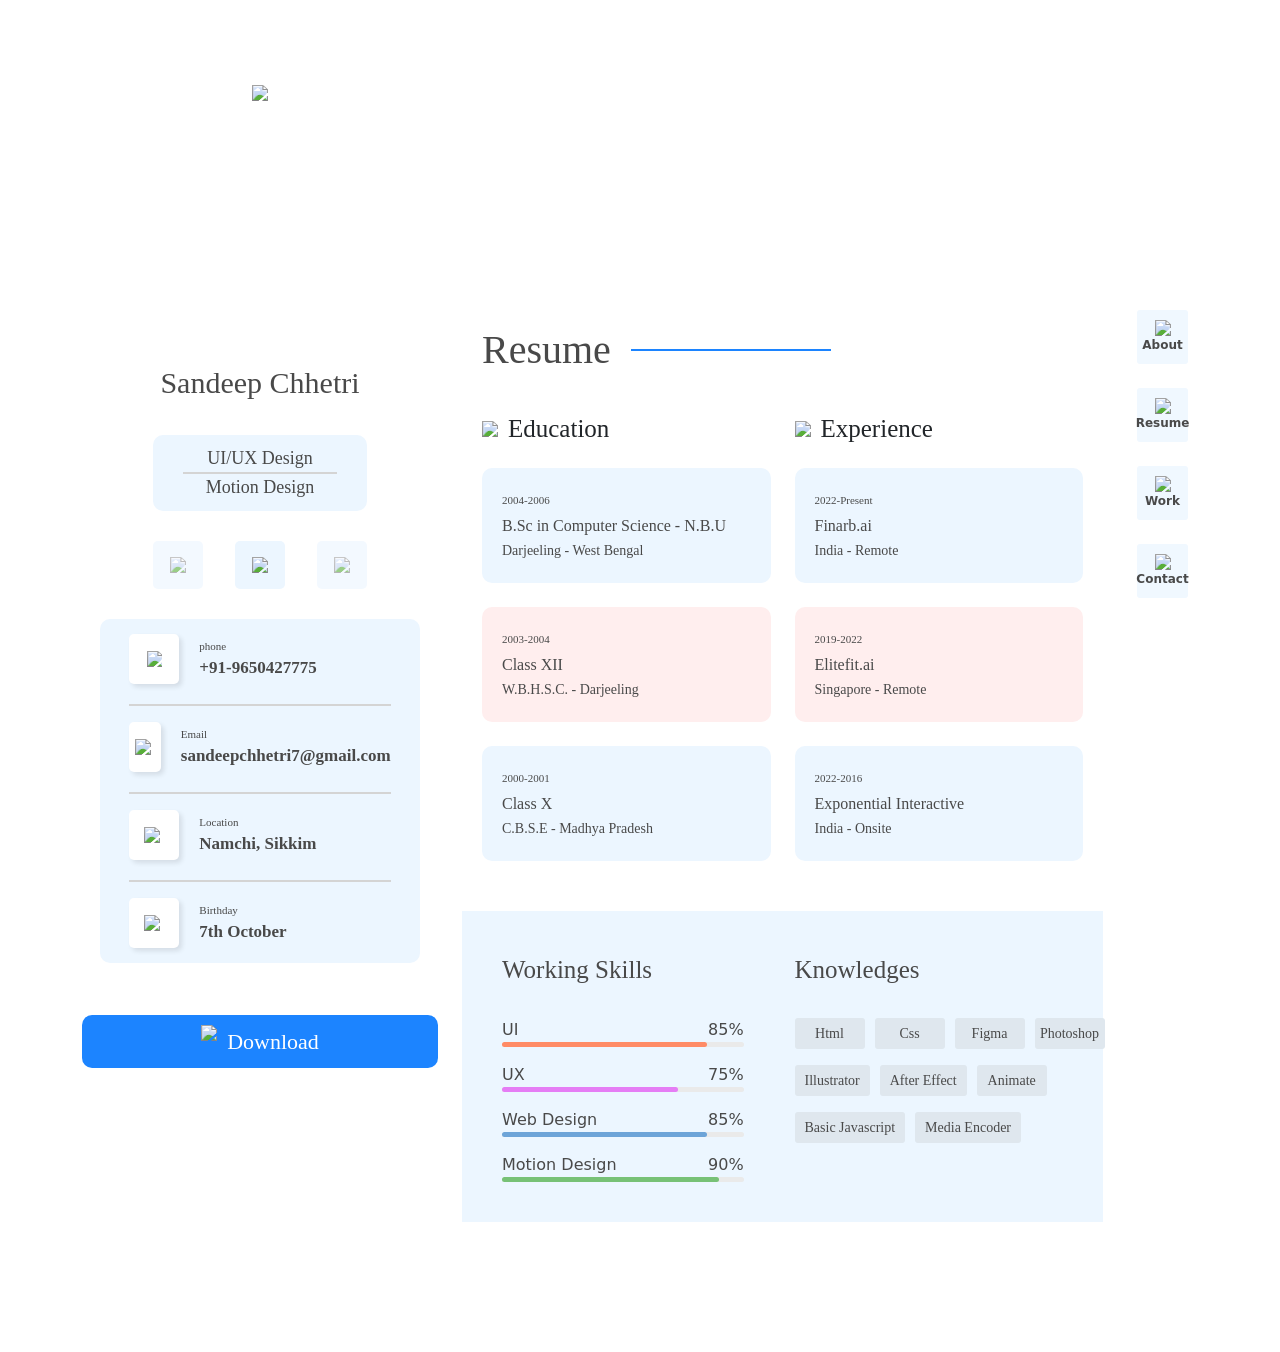
==== resume.html @ e55f190d "Add files via upload" ====
<!DOCTYPE html>
<html lang="en">

<head>
    <title>Sandeep Chhetri</title>
    <meta charset="utf-8">
    <meta name="viewport" content="width=device-width, initial-scale=1">
    <link href="https://cdn.jsdelivr.net/npm/bootstrap@5.3.3/dist/css/bootstrap.min.css" rel="stylesheet">
    <script src="https://cdn.jsdelivr.net/npm/bootstrap@5.3.3/dist/js/bootstrap.bundle.min.js"></script>
    <link rel="icon" href="images/favicon.png" type="image/x-icon">
    <link rel="stylesheet" type="text/css" href="style.css">
    <link rel="stylesheet" type="text/css" href="resume.css">
    <script src="menu.js"></script>
</head>

<body>
    <div class="main">
        <div class="container">
            <div class="row">
                <div class="col-md-4 col-sm-12">
                    <div class="img-candi">
                        <img class="master-img" src=".\images\sandeep.png" />
                    </div>
                    <div class="sidebar-section">
                        <div class="master">Sandeep Chhetri</div>
                        <div class="profile">
                            <div class="profile-one">UI/UX Design</div>
                            <div class="line"></div>
                            <div class="profile-two">Motion Design</div>
                        </div>
                        <div class="social-media">
                            <a class="inactive"><div class="social facebook"><img src=".\images\facebook.svg" /></div></a>
                            <a href="https://www.linkedin.com/in/sandeep-chhetri-973285190/" target="_blank"><div class="social linkedin"><img src=".\images\linkedin.svg" /></div></a>
                            <a class="inactive"> <div class="social twitter"><img src=".\images\twitter.svg" /></div></a>
                        </div>
                        <div class="personal-details">
                            <div class="contact">
                                <div class="cont-icon">
                                    <img class="cont-iocn-det" src=".\images\phone.svg">
                                </div>
                                <div class="per-details">
                                    <div class="per-cat">phone</div>
                                    <div class="main-cat"><b>+91-9650427775</b></div>
                                </div>
                            </div>
                            <div class="line1"></div>
                            <div class="contact mt-3">
                                <div class="cont-icon">
                                    <img class="cont-iocn-det ex-img" src=".\images\email.svg">
                                </div>
                                <div class="per-details">
                                    <div class="per-cat">Email</div>
                                    <div class="main-cat"><b>sandeepchhetri7@gmail.com</b></div>
                                </div>
                            </div>
                            <div class="line1"></div>
                            <div class="contact mt-3">
                                <div class="cont-icon">
                                    <img class="cont-iocn-det ex-img" src=".\images\map.svg">
                                </div>
                                <div class="per-details">
                                    <div class="per-cat">Location</div>
                                    <div class="main-cat"><b>Namchi, Sikkim</b></div>
                                </div>
                            </div>
                            <div class="line1"></div>
                            <div class="contact mt-3">
                                <div class="cont-icon">
                                    <img class="cont-iocn-det ex-img" src=".\images\calendar.svg">
                                </div>
                                <div class="per-details">
                                    <div class="per-cat">Birthday</div>
                                    <div class="main-cat"><b>7th October</b></div>
                                </div>
                            </div>
                        </div>

                    </div>
                    <a href="resume.pdf" download target="_blank" style="text-decoration: none;">
                        <div class="downloadcv">
                            <img src=".\images\download.svg" />
                            <div class="download">Download</div>
                        </div>
                    </a>
                </div>
                <div class="col-md-7 col-sm-12">
                    <div class="resume-section">
                        <div class="resume-inner">
                            <div class="about-title">
                                <div class="about">Resume</div>
                                <div class="linetitle"></div>
                            </div>
                            <div class="row">
                                <div class="col-md-6 col-sm-12">
                                    <div class="experience">
                                        <div class="exp-container">
                                            <img src=".\images\edu.svg" class="exp-img" />
                                            <div class="experiencecopy">Education</div>
                                        </div>
                                        <div class="exp1">
                                            <div class="exp-date">2004-2006</div>
                                            <div class="exp-sub">B.Sc in Computer Science - N.B.U</div>
                                            <div class="exp-location">Darjeeling - West Bengal</div>
                                        </div>
                                        <div class="exp2 mt-4">
                                            <div class="exp-date">2003-2004</div>
                                            <div class="exp-sub">Class XII</div>
                                            <div class="exp-location">W.B.H.S.C. - Darjeeling</div>
                                        </div>
                                        <div class="exp1 mt-4">
                                            <div class="exp-date">2000-2001</div>
                                            <div class="exp-sub">Class X</div>
                                            <div class="exp-location">C.B.S.E - Madhya Pradesh</div>
                                        </div>
                                    </div>
                                </div>
                                <div class="col-md-6 col-sm-12">
                                    <div class="experience">
                                        <div class="exp-container">
                                            <img src=".\images\exp.svg" class="exp-img" />
                                            <div class="experiencecopy">Experience</div>
                                        </div>
                                        <div class="exp1">
                                            <div class="exp-date">2022-Present</div>
                                            <div class="exp-sub">Finarb.ai</div>
                                            <div class="exp-location">India - Remote</div>
                                        </div>
                                        <div class="exp2 mt-4">
                                            <div class="exp-date">2019-2022</div>
                                            <div class="exp-sub">Elitefit.ai</div>
                                            <div class="exp-location">Singapore - Remote</div>
                                        </div>
                                        <div class="exp1 mt-4">
                                            <div class="exp-date">2022-2016</div>
                                            <div class="exp-sub">Exponential Interactive</div>
                                            <div class="exp-location">India - Onsite</div>
                                        </div>
                                    </div>
                                </div>
                            </div>
                        </div>
                        <div class="client-section">
                            <div class="row">
                                <div class="col-md-6">
                                    <div class="skills">Working Skills</div>
                                    <div class="skill-section">
                                        <div class="skill-com">
                                            <div class="sk">UI</div>
                                            <div class="per">85%</div>                                            
                                        </div>
                                        <div class="pro-cont">
                                            <div class="pro1"></div>
                                            <div class="pro2"></div>
                                        </div>
                                    </div>
                                    <div class="skill-section mt-3">
                                        <div class="skill-com">
                                            <div class="sk">UX</div>
                                            <div class="per">75%</div>                                            
                                        </div>
                                        <div class="pro-cont">
                                            <div class="pro1"></div>
                                            <div class="pro3"></div>
                                        </div>
                                    </div>
                                    <div class="skill-section mt-3">
                                        <div class="skill-com">
                                            <div class="sk">Web Design</div>
                                            <div class="per">85%</div>                                            
                                        </div>
                                        <div class="pro-cont">
                                            <div class="pro1"></div>
                                            <div class="pro4"></div>
                                        </div>
                                    </div>
                                    <div class="skill-section mt-3">
                                        <div class="skill-com">
                                            <div class="sk">Motion Design</div>
                                            <div class="per">90%</div>                                            
                                        </div>
                                        <div class="pro-cont">
                                            <div class="pro1"></div>
                                            <div class="pro5"></div>
                                        </div>
                                    </div>
                                </div>
                                <div class="col-md-6">
                                    <div class="skills">Knowledges</div>                                    
                                    <div class="know-cont">
                                        <div class="f1">
                                            <div class="html-lang">Html</div>
                                            <div class="html-lang">Css</div>
                                            <div class="html-lang">Figma</div>
                                            <div class="html-lang">Photoshop</div>
                                        </div>
                                        <div class="f1 mt-3">
                                            <div class="html-lang">Illustrator</div>
                                            <div class="html-lang">After Effect</div>
                                            <div class="html-lang">Animate</div>
                                        </div>
                                        <div class="f1 mt-3">
                                            <div class="html-lang">Basic Javascript</div>
                                            <div class="html-lang">Media Encoder</div>
                                        </div>
                                       
                                    </div>
                                </div>
                            </div>
                        </div>
                    </div>
                </div>
                <div class="col-md-1 col-sm-12">
                    <div class="menu-custom">
                        <a href="index.html" target="_self" class="abouttab">
                            <img src=".\images\about.svg" class="aboutimg" />
                            <div class="aboutcopy">About</div>
                        </a>
                        <a href="resume.html" target="_self" class="abouttab mt-4">
                            <img src=".\images\resume.svg" class="aboutimg" />
                            <div class="aboutcopy">Resume</div>
                        </a>
                        <a href="work.html" target="_self" class="abouttab mt-4">
                            <img src=".\images\work.svg" class="aboutimg" />
                            <div class="aboutcopy">Work</div>
                        </a>
                        <a href="contact.html" target="_self" class="abouttab mt-4">
                            <img src=".\images\contact.svg" class="aboutimg" />
                            <div class="aboutcopy">Contact</div>
                        </a>
                    </div>
                    <div class="menu-icon" onclick="toggleMenu()">
                        <div class="bar"></div>
                        <div class="bar"></div>
                        <div class="bar"></div>
                    </div>
                </div>
            </div>

        </div>
    </div>
    </div>
    
</body>

</html>
---- style.css ----
*{
    margin: 0;
    padding: 0;
    box-sizing: border-box;
}
@font-face {
    font-family: titleFont;
    src: url(font/Comfortaa-Bold.ttf);
  }
  @font-face {
    font-family: bodyFont;
    src: url(font/OpenSans-Regular.ttf);
  }
  @font-face {
    font-family: bodyFont2;
    src: url(font/OpenSans-Semibold.ttf);
  }
body{
    background-image: url(images/background.svg);
    background-repeat: no-repeat;
    background-size: cover;
    background-attachment: fixed;
}
.main{
    margin-top: 300px;
    margin-bottom: 80px;
    width: 100vw;
}
.master-img{
    display: flex;
    margin: 0 auto;
    position: absolute;
    top: -215px;
}
.inactive {
    color: #999999; /* Gray text color */
    pointer-events: none; /* Disable mouse interactions */
    text-decoration: none; /* Remove underline */
    opacity: 0.6; /* Make it look faded */
}
.img-candi{
    position: relative;
    display: flex;
    width: 100%;
    justify-content: center;
}

.sidebar-section{
    background-color: white;
    border-radius: 20px;
    display: flex;
    align-items: center;
    flex-direction: column;
    padding-bottom: 37px;
}
.master{
    font-family: titleFont;
    color: #494949;
    font-size: 30px;
    text-align: center;
    padding-top: 60px;
}
.profile{
    padding:10px;
    background-color: #ECF6FF;
    width: 60%;
    border-radius: 10px;
    display: flex;
    flex-direction: column;
    align-items: center;
    margin-top: 30px;
    font-family: bodyFont;
    font-size: 18px;
    color: #494949;
}
.social-media{
    display: flex;
    width: 60%;
    justify-content: space-between;
    margin-top: 30px;
}
.social{
width: 50px;
height: 48px;
border-radius: 5px;
background-color: #ECF6FF;
display: flex;
justify-content: center;
align-items: center;
}
.line{
    height:2px;
    width: 80%;
    background-color: #D4D4D4;
}
.line1{
    height:2px;
    width: 90%;
    background-color: #D4D4D4;
    margin-top: 20px;
}
.personal-details{
    width: 90%;
    background-color: #ECF6FF;
    padding: 15px;
    margin-top: 30px;
    border-radius: 10px;
    display: flex;
    flex-direction: column;
    align-items: center;
}
.cont-iocn-det{
    width: 15px;
}
.cont-icon{
background-color: white;
border-radius: 5px;
width: 50px;
height: 50px;
display: flex;
justify-content: center;
align-items: center;
box-shadow: 3px 3px 5px rgba(0, 0, 0, 0.1);
}
.contact{
    display: flex;
    align-items: center;
    justify-content: flex-start;
   width: 90%;
}
.per-details{
    margin-left: 20px;
}
.main-cat{
    font-size: 17px;
    color: #494949;
    font-family: bodyFont2;
}
.per-cat{
    font-family: bodyFont;
    font-size: 11px;
    color: #494949;
}
.ex-img{
    width:20px;
}
.downloadcv{
    background-color: #1C84FF;
    padding: 10px 5px;
    border-radius: 10px;
    display: flex;
    justify-content: center;
    color: white;
    font-size: 22px;
    font-family: bodyFont2;
    margin-top: 15px;
    margin-bottom: 20px;
}
.download{
    margin-left: 10px;
}
/* sidebar end */
.cont-icon {
    display: inline-flex; /* Use flexbox for centering */
    align-items: center; /* Center vertically */
    justify-content: center; /* Center horizontally */
  }
  
  .cont-iocn-det {
    transition: filter 0.3s ease; /* Add easing to SVG */
  }
  
  .cont-icon:hover {
    background-color: #1C84FF; /* Change background color on hover */
  }
  
  .cont-icon:hover .cont-iocn-det {
    filter: brightness(0) invert(1); /* Change SVG color to white on hover */
  }
.social {
    transition: background-color 0.3s ease;
    cursor: pointer;
  }
  
  .social:hover {
    background-color: #1C84FF;
    transition: background-color 0.3s ease; /* Add easing */
  }
  
  .social:hover img {
    filter: brightness(0) invert(1);
    transition: filter 0.3s ease; /* Add easing */
  }
.abouttab:hover {
    background-color: #1C84FF;
    transition: background-color 0.3s ease; /* Add easing */
    text-decoration: none;
  }
  
  .abouttab:hover img {
    filter: brightness(0) invert(1);
    transition: filter 0.3s ease; /* Add easing */
    text-decoration: none;
  }
  
  .abouttab:hover .aboutcopy {
    color: white;
    text-decoration: none;
    transition: color 0.3s ease; /* Add easing */
  }
  .abouttab {
    transition: background-color 0.3s ease;
    text-decoration: none; /* Remove underline */
    cursor: pointer;
  }
.about{
    font-family: titleFont;
    font-size: 40px;
    color: #494949;
    transition: background-color 0.3s ease;
    
}
.about-section{
    background-color: white;
    /* padding: 20px; */
    border-radius: 20px;
}
.about-inner{
    padding: 20px; 
}
.about-title{
    display: flex;
    align-items: center;
}
.linetitle{
    width: 200px;
    height: 2px;
    background-color: #1C84FF;
    margin-left: 20px;
}
.about-content{
    color: #494949;
    font-family: bodyFont;
    font-size: 14px;
}
.what{
    color: #494949; 
    font-family: bodyFont2;
    font-size: 23px;
    margin-top: 30px;
}
.what-content{
    background-color: #FFEAEA;
    border-radius: 10px;
    padding: 10px;
    margin-top: 10px;
    display: flex;
    justify-content: space-around;
}
.what-content1{
    background-color: #F0F8FF;
    border-radius: 10px;
    padding: 10px;
    margin-top: 10px;
    display: flex;
    justify-content: space-around;
}
.whatTitle{
    font-family: bodyFont2;
    font-size: 20px;
    color: #494949;
}
.whatmaincontent{
    font-family: bodyFont;
    font-size: 14px;
    color: #494949;
}
.what-insight{
    width: 80%;
}
.icon-what img{
    width:1.9vw;
}
.icon-what1 img{
    width:1.7vw;
}
.client-section{
    background-color: #ECF6FF;
    width: 100%;
    padding-top: 40px;
    margin-top: 30px;
}
.client{
    font-family: titleFont;
    font-size: 30px;
    color: #494949;
    display: flex;
    justify-content: center;
   
}
/* menu section */
.menu-custom{

}
.aboutcopy{
    font-size: 12px;
    color: #494949;
    font-weight: 600;
}
.abouttab{
    background-color: #F0F8FF;
    border-radius: 3px;
    display: flex;
    justify-content: center;
    flex-direction: column;
    align-items: center;
    padding: 10px;
}

.menu-icon {
   
}
.menu-custom {
    display: flex;
    flex-direction: column;
    background-color: white;
    border-radius: 10px;
    padding: 10px;
    
}


.menu-icon {
    display: none;
    cursor: pointer;
}

.bar {
    width: 25px;
    height: 3px;
    background-color: #333;
    margin: 5px 0;
}

@media screen and (max-width: 768px) {
    .menu-custom {
        display: none;
        position: absolute;
        top: 50px; /* Adjust as needed */
        right: 10px; /* Adjust as needed */
        background-color: white;
        border-radius: 10px;
        padding: 10px;
        box-shadow: 0 0 10px rgba(0, 0, 0, 0.1);
        z-index: 1000;
    }

    .menu-icon {
        display: block;
        cursor: pointer;
        position: absolute;
        top: 10px; /* Adjust as needed */
        right: 10px; /* Adjust as needed */
    }

    .menu-icon .bar {
        width: 25px;
        height: 3px;
        background-color: #333;
        margin: 5px 0;
    }

    .menu-custom.show {
        display: block;
        position: fixed;
    }
    .main-cat{
        font-size: 15px;
    }
}
.logos{
    padding-top: 20px;
    padding-bottom: 50px;
}
.logos::before, 
        .logos::after {
            content: '';
            width: 300px;
            height: 100%;
            position: absolute;
            top: 0;
            z-index: 2;
        }

        .logos::before {
            left: 0;
            background: linear-gradient(to left, rgba(255, 255, 255, 0));
        }

        .logos::after {
            right: 0;
            background: linear-gradient(to right, rgba(255, 255, 255, 0));
        }

        .logos-slide {
            animation: 20s slide infinite linear;
        }

        .logos:hover .logos-slide {
            animation-play-state: paused;
        }

        .logos-slide img {
            height: 60px;
            margin: 0 50px;
        }

        @keyframes slide {
            from{
                transform: translateX(0);
            }

            to {
                transform: translateX(-100%);
            }
        }
---- resume.css ----
@font-face {
    font-family: titleFont1;
    src: url(font/Comfortaa-SemiBold.ttf);
  }
  @font-face {
    font-family: titleFont;
    src: url(font/Comfortaa-Bold.ttf);
  }
  @font-face {
    font-family: bodyFont;
    src: url(font/OpenSans-Regular.ttf);
  }
  @font-face {
    font-family: bodyFont2;
    src: url(font/OpenSans-Semibold.ttf);
  }
.resume-section{
    background-color: white;
    /* padding: 20px; */
    border-radius: 20px;
    padding-bottom: 50px;
}
.resume-inner{
    padding: 20px; 
}
.experience{
    margin-top: 30px;
}
.exp-container{
    display: flex;
    align-items: center;
}
.experiencecopy{
    font-family: titleFont1;
    font-size: 25px;
    margin-left: 10px;
}
.exp1{
    padding:20px;
    background-color: #ECF6FF;
    color: #494949;
    font-family: bodyFont;
    line-height: 25px;
    border-radius: 10px;
    margin-top: 20px;
}
.exp-date{
    font-size: 11px;
}
.exp-sub{
    font-size: 16px;
    font-family: bodyFont2;
}
.exp-location{
    font-size: 14px;
}
.exp2{
    padding:20px;
    background-color: #FFEEEE;
    color: #494949;
    font-family: bodyFont;
    line-height: 25px;
    border-radius: 10px;
    margin-top: 20px;
}
.client-section{
    padding: 40px;
}
.skill-section{
    margin-top: 30px;
    width: 90%;
}
.skills{
    font-family: titleFont;
    font-size: 25px;
    color: #494949;
}
.skill-com{
    width: 100%;
    display: flex;
    justify-content:space-between ;
    color: #494949;
}
.pro-cont{
    position: relative;
}
.pro1{
    width: 100%;
    height: 5px;
    border-radius: 20px;
    background-color: #EAEAEA;    
}
.pro2{
    width: 85%;
    height: 5px;
    border-radius: 20px;
    background-color: #FF8B66;  
    position: absolute;
    top: 0px;  
}
.pro3{
    width: 73%;
    height: 5px;
    border-radius: 20px;
    background-color: #E57DF5;  
    position: absolute;
    top: 0px;  
}
.pro4{
    width: 85%;
    height: 5px;
    border-radius: 20px;
    background-color: #6DA4D8;  
    position: absolute;
    top: 0px;  
}
.pro5{
    width: 90%;
    height: 5px;
    border-radius: 20px;
    background-color: #77C176;  
    position: absolute;
    top: 0px;  
}
.html-lang{
    border-radius: 3px;
    color: #494949;
    background-color: #DFE7EE;
    font-size: 14px;
    font-family: bodyFont;
    display: flex;
    justify-content: center;
    align-items: center;
    min-width: 70px;
    padding: 5px 10px;
}
.f1{
    display: flex;
    width: 100%;
    gap: 10px;
}
.know-cont{
    margin-top: 30px;
}

.line-content{
    display: flex;
    color:#616A71;
    align-items: center;
}
.line-indicator {
    max-width: 165px;
    background-color: #F3F7FF;
    border: 1.5px solid white;
    padding: 10px;
    border-radius: 3px;
    box-shadow: 0px 0px 10px 9px rgba(0, 0, 0, 0.03);
}
.line-copy{
    font-size: 12px;
    margin-left: 10px;
}
.line2{
    width: 40px;
    height: 1px;
    background-color: #616A71;
}
.dashed-line {
    width: 40px;
    border-top: 1px dashed #616A71;
  }
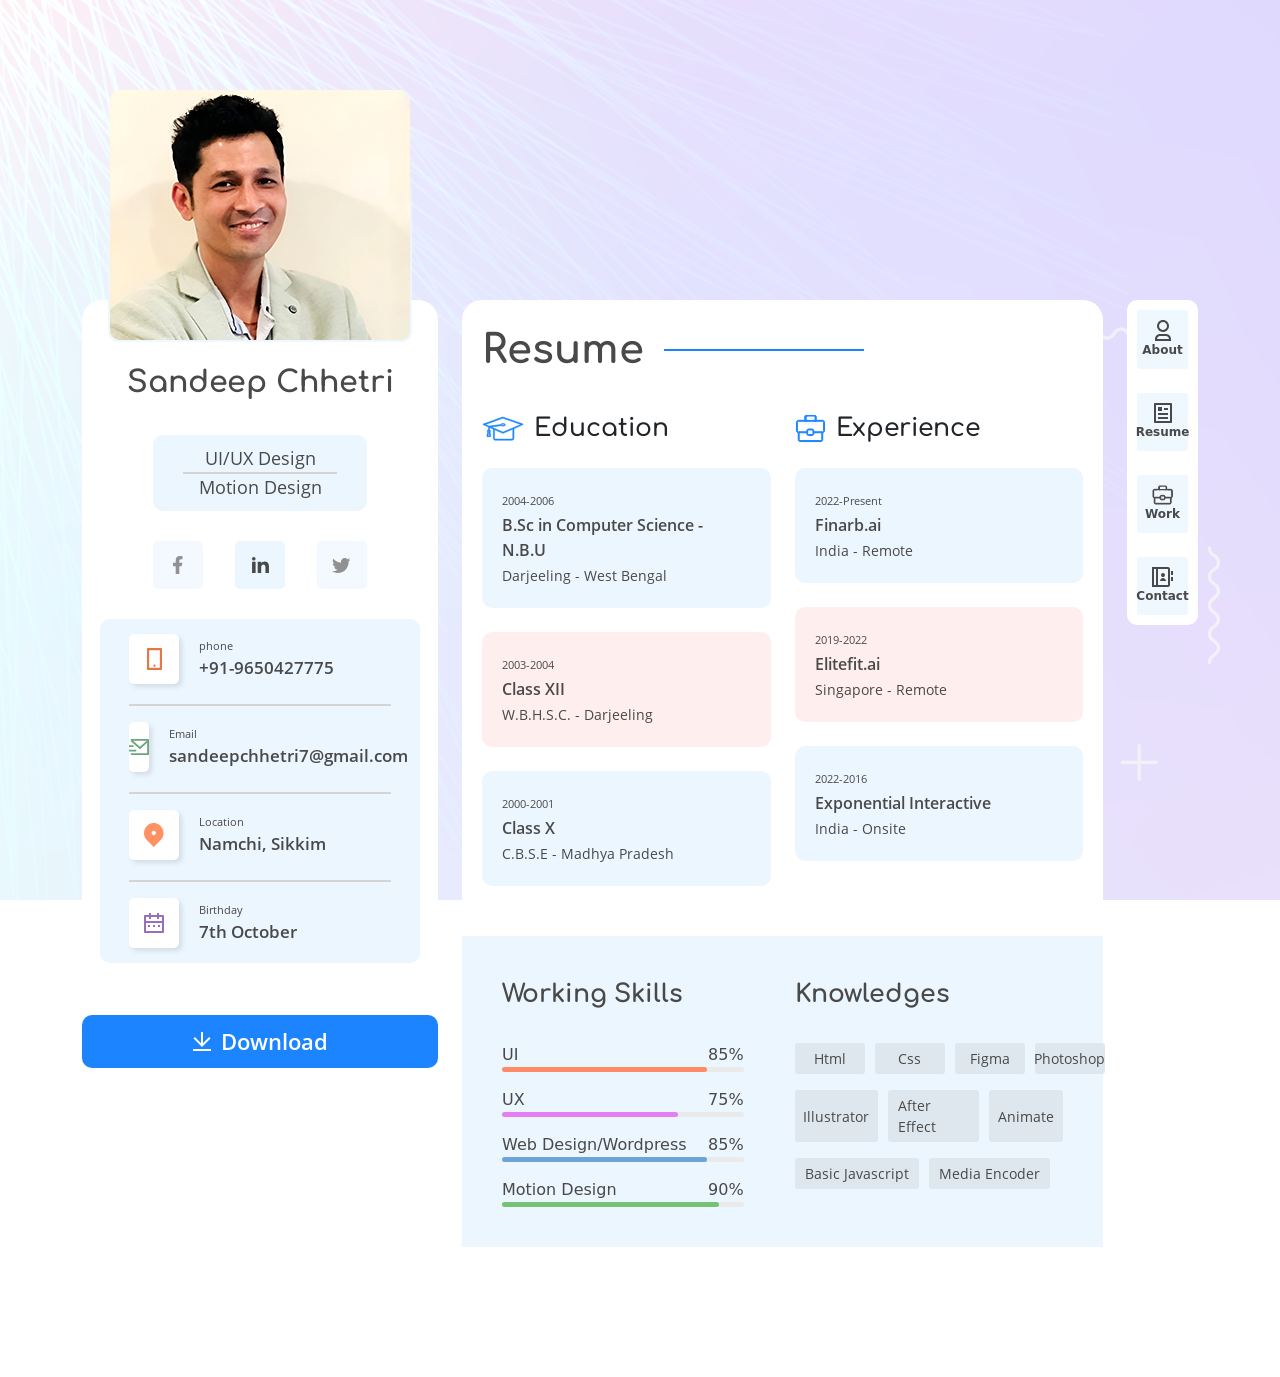
==== commit 495ba801: "Add files via upload" ====
--- a/resume.html
+++ b/resume.html
@@ -165,7 +165,7 @@
                                     </div>
                                     <div class="skill-section mt-3">
                                         <div class="skill-com">
-                                            <div class="sk">Web Design</div>
+                                            <div class="sk">Web Design/Wordpress</div>
                                             <div class="per">85%</div>                                            
                                         </div>
                                         <div class="pro-cont">
